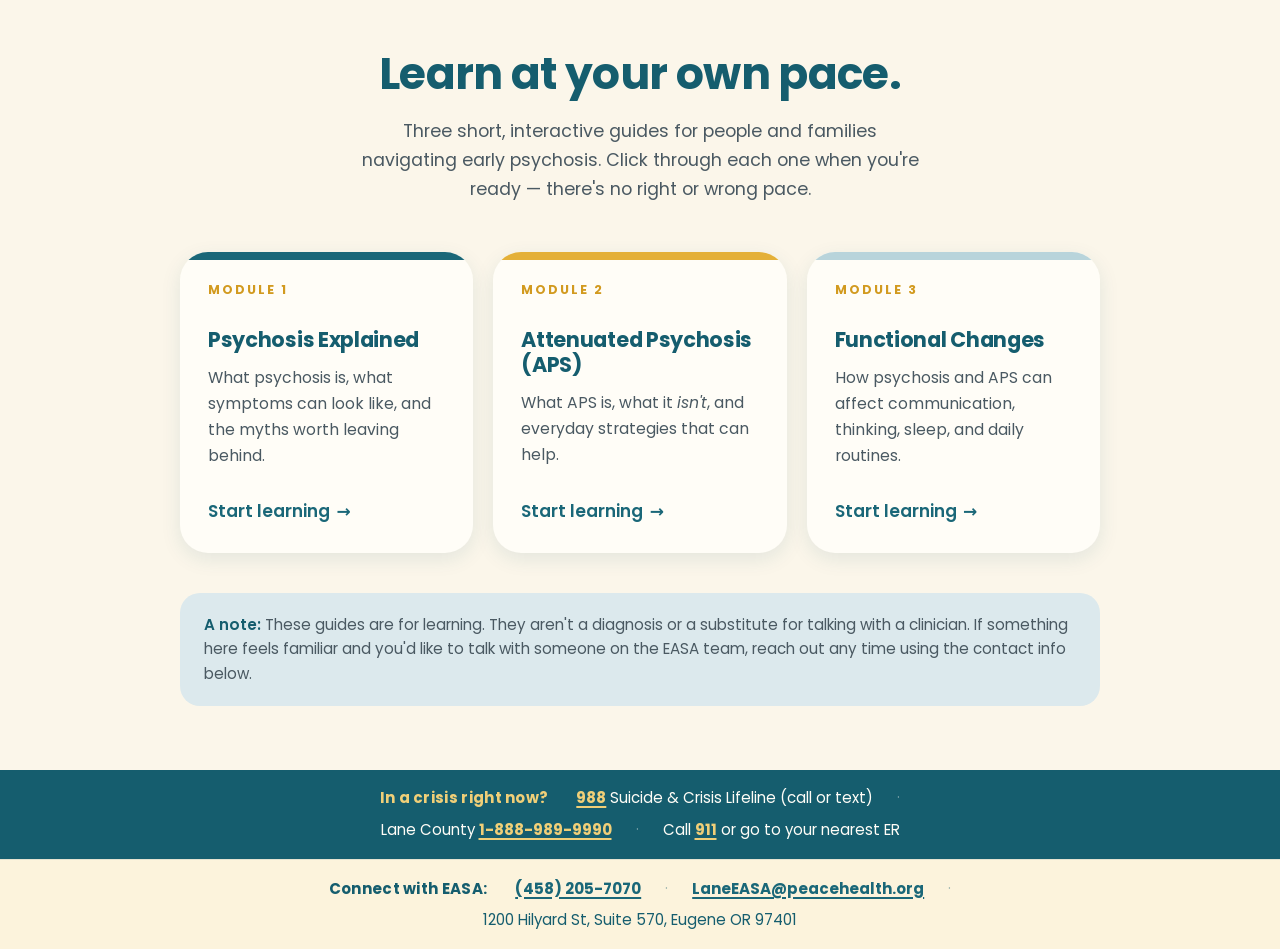
==== embed/index.html @ 4076c7cb "Add embed-optimized variant: no topbar/logo/colophon, expanded crisis + EASA contact footer" ====
<!DOCTYPE html>
<html lang="en">
<head>
  <meta charset="UTF-8" />
  <meta name="viewport" content="width=device-width, initial-scale=1" />
  <meta name="description" content="Interactive learning tools about psychosis, attenuated psychosis, and functional changes — Lane County EASA." />
  <title>Learn About Psychosis · Lane County EASA</title>

  <link rel="preconnect" href="https://fonts.googleapis.com" />
  <link rel="preconnect" href="https://fonts.gstatic.com" crossorigin />
  <link rel="stylesheet" href="https://fonts.googleapis.com/css2?family=Poppins:wght@300;400;500;600;700&display=swap" />

  <link rel="stylesheet" href="shared/styles.css" />
</head>
<body>
  <div class="page">

    <main>
      <div class="container container--wide">

        <section class="hub-hero">
          <h1>Learn at your own pace.</h1>
          <p class="hub-hero__sub">
            Three short, interactive guides for people and families navigating
            early psychosis. Click through each one when you're ready — there's
            no right or wrong pace.
          </p>
        </section>

        <section class="hub-cards" aria-label="Learning modules">

          <a class="hub-card hub-card--1" href="psychosis/">
            <span class="section-label">Module 1</span>
            <h2>Psychosis Explained</h2>
            <p class="hub-card__desc">
              What psychosis is, what symptoms can look like, and the myths
              worth leaving behind.
            </p>
            <span class="hub-card__go">Start learning</span>
          </a>

          <a class="hub-card hub-card--2" href="attenuated-psychosis/">
            <span class="section-label">Module 2</span>
            <h2>Attenuated Psychosis (APS)</h2>
            <p class="hub-card__desc">
              What APS is, what it <em>isn't</em>, and everyday strategies that
              can help.
            </p>
            <span class="hub-card__go">Start learning</span>
          </a>

          <a class="hub-card hub-card--3" href="functional-changes/">
            <span class="section-label">Module 3</span>
            <h2>Functional Changes</h2>
            <p class="hub-card__desc">
              How psychosis and APS can affect communication, thinking,
              sleep, and daily routines.
            </p>
            <span class="hub-card__go">Start learning</span>
          </a>

        </section>

        <aside class="hub-note">
          <strong>A note:</strong> These guides are for learning. They aren't
          a diagnosis or a substitute for talking with a clinician. If something
          here feels familiar and you'd like to talk with someone on the EASA
          team, reach out any time using the contact info below.
        </aside>

      </div>
    </main>

    <footer class="embed-footer" aria-label="Help and contact information">

      <div class="embed-footer__row embed-footer__row--crisis">
        <div class="container">
          <span class="embed-footer__label">In a crisis right now?</span>
          <span><a href="tel:988">988</a> Suicide &amp; Crisis Lifeline (call or text)</span>
          <span class="embed-footer__sep">·</span>
          <span>Lane County <a href="tel:18889899990">1-888-989-9990</a></span>
          <span class="embed-footer__sep">·</span>
          <span>Call <a href="tel:911">911</a> or go to your nearest ER</span>
        </div>
      </div>

      <div class="embed-footer__row embed-footer__row--contact">
        <div class="container">
          <span class="embed-footer__label">Connect with EASA:</span>
          <span><a href="tel:14582057070">(458) 205-7070</a></span>
          <span class="embed-footer__sep">·</span>
          <span><a href="mailto:LaneEASA@peacehealth.org">LaneEASA@peacehealth.org</a></span>
          <span class="embed-footer__sep">·</span>
          <span>1200 Hilyard St, Suite 570, Eugene OR 97401</span>
        </div>
      </div>

    </footer>

  </div>
</body>
</html>
---- embed/shared/styles.css ----
/* ==========================================================================
   EASA Psychoeducation v2 — EASA brand palette (teal + gold, Poppins)
   ========================================================================== */

/* Reset
   -------------------------------------------------------------------------- */
*, *::before, *::after { box-sizing: border-box; }
* { margin: 0; padding: 0; }
html, body { min-height: 100%; }
img, svg { display: block; max-width: 100%; }
button { font: inherit; color: inherit; background: none; border: 0; cursor: pointer; }
a { color: inherit; }

/* Design tokens — pulled from the EASA logo and site
   -------------------------------------------------------------------------- */
:root {
  /* Teal family — primary brand (Lane County / compass / subtitle) */
  --teal-deep:  #155d6e;
  --teal-mid:   #1a6778;
  --teal-rich:  #23808f;
  --teal-soft:  #5595a4;
  --teal-pale:  #b8d4db;
  --teal-paler: #dce9ed;

  /* Gold family — accent (EASA letterform) */
  --gold:       #e4b038;
  --gold-warm:  #d29a1f;
  --gold-soft:  #f0cf78;
  --gold-pale:  #fae9b9;
  --gold-wash:  #fcf3dc;

  /* Neutrals */
  --cream:      #fbf6ea;
  --paper:      #fdfaf1;
  --white-warm: #fffdf7;
  --text:       #1d2a33;
  --text-soft:  #4a5962;

  /* Depth */
  --shadow-sm: 0 2px 6px rgba(21, 93, 110, 0.07);
  --shadow:    0 6px 20px rgba(21, 93, 110, 0.10);
  --shadow-lg: 0 14px 40px rgba(21, 93, 110, 0.16);

  /* Shape */
  --radius-sm: 12px;
  --radius:    20px;
  --radius-lg: 28px;
  --pill:      999px;

  /* Motion */
  --ease:       cubic-bezier(0.22, 1, 0.36, 1);
  --t-fast:     160ms var(--ease);
  --t-med:      280ms var(--ease);
  --t-slow:     480ms var(--ease);

  /* Layout */
  --container:  760px;
  --container-wide: 960px;
}

/* Base typography — Poppins to match EASA site
   -------------------------------------------------------------------------- */
body {
  font-family: 'Poppins', system-ui, -apple-system, Segoe UI, Roboto, sans-serif;
  font-size: 17px;
  line-height: 1.65;
  color: var(--text);
  background: var(--cream);
  -webkit-font-smoothing: antialiased;
  -moz-osx-font-smoothing: grayscale;
  text-rendering: optimizeLegibility;
}

h1, h2, h3, h4 {
  font-family: 'Poppins', sans-serif;
  font-weight: 700;
  color: var(--teal-deep);
  letter-spacing: -0.015em;
  line-height: 1.2;
}

h1 { font-size: clamp(2rem, 4.5vw, 2.75rem); }
h2 { font-size: clamp(1.5rem, 3.2vw, 2rem); margin-bottom: 0.75rem; }
h3 { font-size: 1.25rem; margin-bottom: 0.5rem; font-weight: 600; }

p { margin-bottom: 1rem; }
p:last-child { margin-bottom: 0; }

strong { font-weight: 600; color: var(--teal-deep); }

/* Layout
   -------------------------------------------------------------------------- */
.page {
  min-height: 100vh;
  display: flex;
  flex-direction: column;
}

.container {
  width: 100%;
  max-width: var(--container);
  margin: 0 auto;
  padding: 0 1.25rem;
}

.container--wide { max-width: var(--container-wide); }

main {
  flex: 1;
  padding: 2rem 0 4rem;
}

/* Top bar
   -------------------------------------------------------------------------- */
.topbar {
  padding: 1rem 0;
  background: var(--white-warm);
  border-bottom: 1px solid rgba(21, 93, 110, 0.08);
}

.topbar__inner {
  display: flex;
  align-items: center;
  justify-content: space-between;
  gap: 1rem;
}

.topbar__brand {
  display: flex;
  align-items: center;
  gap: 0.65rem;
  font-weight: 700;
  color: var(--teal-deep);
  font-size: 0.95rem;
  letter-spacing: 0.04em;
  text-transform: uppercase;
}

/* Compass-star mark (nod to EASA logo) */
.topbar__brand::before {
  content: "";
  display: block;
  width: 26px;
  height: 26px;
  background: var(--teal-mid);
  clip-path: polygon(
    50% 0%, 55% 45%, 100% 50%, 55% 55%,
    50% 100%, 45% 55%, 0% 50%, 45% 45%
  );
  flex-shrink: 0;
}

.topbar__home {
  color: var(--teal-mid);
  font-weight: 500;
  font-size: 0.95rem;
  text-decoration: none;
  padding: 0.5rem 1rem;
  border-radius: var(--pill);
  transition: background var(--t-fast);
}

.topbar__home:hover,
.topbar__home:focus-visible { background: var(--teal-paler); }

/* Chapter header (per tool)
   -------------------------------------------------------------------------- */
.tool-title {
  text-align: center;
  margin-bottom: 2rem;
  padding-top: 1rem;
}

.tool-title h1 {
  background: var(--teal-deep);
  color: var(--gold-pale);
  display: inline-block;
  padding: 0.9rem 2rem;
  border-radius: var(--pill);
  box-shadow: var(--shadow);
  font-weight: 700;
}

.tool-title p {
  margin-top: 1rem;
  color: var(--text-soft);
  font-size: 1.05rem;
  font-weight: 400;
}

/* Progress indicator
   -------------------------------------------------------------------------- */
.progress { margin-bottom: 2rem; }

.progress__bar {
  height: 6px;
  background: var(--teal-paler);
  border-radius: var(--pill);
  overflow: hidden;
}

.progress__fill {
  height: 100%;
  background: linear-gradient(90deg, var(--teal-mid), var(--teal-rich));
  border-radius: var(--pill);
  transition: width var(--t-med);
}

.progress__label {
  display: flex;
  justify-content: space-between;
  align-items: center;
  margin-top: 0.5rem;
  font-size: 0.9rem;
  color: var(--text-soft);
  font-weight: 500;
}

/* Chapter (section)
   -------------------------------------------------------------------------- */
.chapter {
  display: none;
  animation: fade-in var(--t-med);
}

.chapter.is-active { display: block; }

@keyframes fade-in {
  from { opacity: 0; transform: translateY(6px); }
  to   { opacity: 1; transform: translateY(0); }
}

.chapter__intro {
  background: var(--teal-paler);
  border-radius: var(--radius-lg);
  padding: 1.75rem;
  margin-bottom: 1.75rem;
  font-size: 1.05rem;
  line-height: 1.65;
}

.chapter__intro--warm { background: var(--gold-wash); }

.chapter__intro--dark { background: var(--teal-deep); color: var(--white-warm); }
.chapter__intro--dark strong { color: var(--gold-soft); }

/* Chapter navigation
   -------------------------------------------------------------------------- */
.chapter-nav {
  display: flex;
  justify-content: space-between;
  align-items: center;
  gap: 1rem;
  margin-top: 3rem;
}

.btn {
  display: inline-flex;
  align-items: center;
  gap: 0.5rem;
  font-weight: 600;
  padding: 0.85rem 1.5rem;
  border-radius: var(--pill);
  transition: transform var(--t-fast), background var(--t-fast), box-shadow var(--t-fast);
  text-decoration: none;
  font-size: 1rem;
}

.btn:hover { transform: translateY(-1px); }
.btn:active { transform: translateY(0); }
.btn:disabled { opacity: 0.35; cursor: not-allowed; transform: none; }

.btn--primary {
  background: var(--teal-deep);
  color: var(--white-warm);
  box-shadow: var(--shadow);
}
.btn--primary:hover:not(:disabled) { background: var(--teal-mid); box-shadow: var(--shadow-lg); }

.btn--ghost {
  background: transparent;
  color: var(--teal-mid);
  border: 2px solid var(--teal-pale);
}
.btn--ghost:hover:not(:disabled) { border-color: var(--teal-mid); background: var(--teal-paler); }

.btn--large { padding: 1rem 1.8rem; font-size: 1.05rem; }

/* Card grids
   -------------------------------------------------------------------------- */
.card-grid {
  display: grid;
  gap: 1.25rem;
  grid-template-columns: 1fr;
}

@media (min-width: 640px) {
  .card-grid--2 { grid-template-columns: repeat(2, 1fr); }
}

/* Reveal cards (tap to expand)
   -------------------------------------------------------------------------- */
.reveal-card {
  width: 100%;
  text-align: left;
  padding: 1.5rem;
  border-radius: var(--radius-lg);
  background: var(--teal-mid);
  color: var(--white-warm);
  box-shadow: var(--shadow);
  transition: transform var(--t-fast), box-shadow var(--t-fast);
  display: flex;
  flex-direction: column;
  gap: 0.75rem;
  cursor: pointer;
  position: relative;
}

.reveal-card:hover { transform: translateY(-2px); box-shadow: var(--shadow-lg); }
.reveal-card:focus-visible { outline: 3px solid var(--gold); outline-offset: 3px; }

.reveal-card--tan { background: var(--gold); color: var(--teal-deep); }
.reveal-card--tan h3 { color: var(--teal-deep); }
.reveal-card--sage { background: var(--teal-pale); color: var(--teal-deep); }
.reveal-card--sage h3 { color: var(--teal-deep); }
.reveal-card--sage-dark { background: var(--teal-deep); color: var(--white-warm); }
.reveal-card--sage-dark h3 { color: var(--white-warm); }

.reveal-card h3 {
  color: inherit;
  font-size: 1.2rem;
  margin: 0;
  font-weight: 700;
}

.reveal-card__teaser {
  font-size: 0.98rem;
  line-height: 1.55;
  opacity: 0.92;
}

.reveal-card__toggle {
  display: inline-flex;
  align-items: center;
  gap: 0.4rem;
  font-weight: 600;
  font-size: 0.92rem;
  margin-top: 0.5rem;
  padding: 0.45rem 0.9rem;
  border-radius: var(--pill);
  background: rgba(255, 255, 255, 0.15);
  color: inherit;
  align-self: flex-start;
  transition: background var(--t-fast);
}

.reveal-card--tan .reveal-card__toggle,
.reveal-card--sage .reveal-card__toggle {
  background: rgba(21, 93, 110, 0.12);
}

.reveal-card__toggle::after {
  content: "→";
  transition: transform var(--t-fast);
  font-weight: 400;
}

.reveal-card[aria-expanded="true"] .reveal-card__toggle::after { transform: rotate(90deg); }

.reveal-card__body {
  max-height: 0;
  overflow: hidden;
  transition: max-height var(--t-med);
}

.reveal-card[aria-expanded="true"] .reveal-card__body { max-height: 800px; }

.reveal-card__body ul {
  list-style: none;
  padding: 0.5rem 0 0 0;
  display: flex;
  flex-direction: column;
  gap: 0.5rem;
}

.reveal-card__body li {
  padding-left: 1.35rem;
  position: relative;
  font-size: 0.98rem;
  line-height: 1.55;
}

.reveal-card__body li::before {
  content: "";
  position: absolute;
  left: 0;
  top: 0.7em;
  width: 6px;
  height: 6px;
  border-radius: 50%;
  background: currentColor;
  opacity: 0.7;
}

/* Flip cards
   -------------------------------------------------------------------------- */
.flip-deck {
  display: grid;
  gap: 1.25rem;
  grid-template-columns: 1fr;
}

@media (min-width: 640px) {
  .flip-deck { grid-template-columns: repeat(2, 1fr); }
}

.flip-card {
  perspective: 1200px;
  height: 280px;
  cursor: pointer;
}

.flip-card__inner {
  position: relative;
  width: 100%;
  height: 100%;
  transition: transform var(--t-slow);
  transform-style: preserve-3d;
}

.flip-card[aria-pressed="true"] .flip-card__inner { transform: rotateY(180deg); }

.flip-card__face {
  position: absolute;
  inset: 0;
  border-radius: var(--radius-lg);
  padding: 1.5rem;
  backface-visibility: hidden;
  display: flex;
  flex-direction: column;
  justify-content: center;
  box-shadow: var(--shadow);
  overflow: auto;
}

.flip-card__face--front {
  background: var(--gold);
  color: var(--teal-deep);
}

.flip-card__face--back {
  background: var(--teal-paler);
  color: var(--teal-deep);
  transform: rotateY(180deg);
}

.flip-card__label {
  font-size: 0.75rem;
  font-weight: 700;
  letter-spacing: 0.14em;
  text-transform: uppercase;
  margin-bottom: 0.5rem;
  opacity: 0.7;
}

.flip-card__text {
  font-size: 1rem;
  line-height: 1.5;
  font-weight: 500;
}

.flip-card__hint {
  margin-top: auto;
  font-size: 0.8rem;
  opacity: 0.7;
  font-weight: 500;
}

.flip-card:hover .flip-card__face { box-shadow: var(--shadow-lg); }
.flip-card:focus-visible { outline: 3px solid var(--teal-deep); outline-offset: 4px; border-radius: var(--radius-lg); }

.flip-card__myth-recap {
  margin-bottom: 0.9rem;
  padding-bottom: 0.85rem;
  border-bottom: 1px solid rgba(21, 93, 110, 0.22);
  font-size: 0.88rem;
  line-height: 1.4;
}

.flip-card__myth-recap-label {
  display: block;
  font-weight: 700;
  font-size: 0.7rem;
  letter-spacing: 0.14em;
  text-transform: uppercase;
  margin-bottom: 0.2rem;
  opacity: 0.65;
}

.flip-card__myth-recap-text {
  font-style: italic;
  opacity: 0.85;
}

/* Pill chips
   -------------------------------------------------------------------------- */
.pill-grid {
  display: grid;
  gap: 0.75rem;
  grid-template-columns: 1fr;
  margin: 1.25rem 0;
}

@media (min-width: 560px) {
  .pill-grid { grid-template-columns: repeat(2, 1fr); }
}

.pill {
  background: var(--teal-mid);
  color: var(--white-warm);
  padding: 0.85rem 1.2rem;
  border-radius: var(--pill);
  text-align: center;
  font-weight: 500;
  font-size: 0.98rem;
  box-shadow: var(--shadow-sm);
  line-height: 1.35;
}

.pill--sage { background: var(--teal-pale); color: var(--teal-deep); }
.pill--tan  { background: var(--gold); color: var(--teal-deep); }

/* Callouts
   -------------------------------------------------------------------------- */
.callout-stack {
  display: flex;
  flex-direction: column;
  gap: 0.85rem;
  margin: 1.25rem 0;
}

.callout {
  background: var(--gold-soft);
  color: var(--teal-deep);
  padding: 1.1rem 1.5rem;
  border-radius: var(--pill);
  text-align: center;
  font-weight: 600;
  font-size: 1.02rem;
  box-shadow: var(--shadow-sm);
  line-height: 1.4;
}

@media (max-width: 480px) {
  .callout { border-radius: var(--radius); text-align: left; }
}

/* End-of-tool CTA
   -------------------------------------------------------------------------- */
.end-cta {
  background: var(--teal-deep);
  color: var(--white-warm);
  padding: 2rem;
  border-radius: var(--radius-lg);
  text-align: center;
  margin-top: 1.5rem;
}

.end-cta h2 { color: var(--white-warm); margin-bottom: 0.75rem; }
.end-cta p { opacity: 0.92; margin-bottom: 1.5rem; }

.end-cta .btn--primary {
  background: var(--gold);
  color: var(--teal-deep);
}
.end-cta .btn--primary:hover { background: var(--gold-soft); }

/* Hub page
   -------------------------------------------------------------------------- */
.hub-hero {
  text-align: center;
  margin-bottom: 3rem;
  padding-top: 1rem;
}

.hub-logo {
  max-width: 260px;
  margin: 0 auto 1.5rem;
}

.hub-hero h1 { margin-bottom: 1rem; }

.hub-hero__sub {
  color: var(--text-soft);
  font-size: 1.1rem;
  max-width: 560px;
  margin: 0 auto;
}

.hub-cards {
  display: grid;
  gap: 1.25rem;
  grid-template-columns: 1fr;
}

@media (min-width: 760px) {
  .hub-cards { grid-template-columns: repeat(3, 1fr); }
}

.hub-card {
  display: flex;
  flex-direction: column;
  background: var(--white-warm);
  padding: 1.75rem;
  border-radius: var(--radius-lg);
  box-shadow: var(--shadow);
  transition: transform var(--t-fast), box-shadow var(--t-fast);
  text-decoration: none;
  color: inherit;
  gap: 0.75rem;
  position: relative;
  overflow: hidden;
  min-height: 220px;
}

.hub-card::before {
  content: "";
  position: absolute;
  top: 0; left: 0; right: 0;
  height: 8px;
  background: var(--teal-mid);
}
.hub-card--1::before { background: var(--teal-mid); }
.hub-card--2::before { background: var(--gold); }
.hub-card--3::before { background: var(--teal-pale); }

.hub-card:hover { transform: translateY(-3px); box-shadow: var(--shadow-lg); }

.hub-card h2 { font-size: 1.3rem; margin: 0.5rem 0 0 0; font-weight: 700; }

.hub-card__desc { flex: 1; color: var(--text-soft); font-size: 0.98rem; }

.hub-card__go {
  font-weight: 600;
  color: var(--teal-mid);
  display: inline-flex;
  align-items: center;
  gap: 0.4rem;
}

.hub-card__go::after { content: "→"; transition: transform var(--t-fast); }
.hub-card:hover .hub-card__go::after { transform: translateX(4px); }

.hub-note {
  margin-top: 2.5rem;
  padding: 1.25rem 1.5rem;
  background: var(--teal-paler);
  border-radius: var(--radius);
  color: var(--text-soft);
  font-size: 0.95rem;
  line-height: 1.6;
}

/* Embed footer — two stacked rows: crisis (top) + EASA contact (bottom)
   -------------------------------------------------------------------------- */
.embed-footer { margin-top: auto; }

.embed-footer__row {
  padding: 1.1rem 0;
  font-size: 0.94rem;
  line-height: 1.5;
}

.embed-footer__row .container {
  display: flex;
  flex-wrap: wrap;
  gap: 0.55rem 1.5rem;
  align-items: center;
  justify-content: center;
  text-align: center;
}

.embed-footer__row--crisis {
  background: var(--teal-deep);
  color: var(--white-warm);
}

.embed-footer__row--crisis a {
  color: var(--gold-soft);
  font-weight: 700;
  text-decoration: underline;
  text-underline-offset: 3px;
  text-decoration-thickness: 2px;
}

.embed-footer__row--crisis a:hover { color: var(--gold-pale); }

.embed-footer__row--contact {
  background: var(--gold-wash);
  color: var(--teal-deep);
  border-top: 1px solid rgba(21, 93, 110, 0.1);
}

.embed-footer__row--contact a {
  color: var(--teal-mid);
  font-weight: 700;
  text-decoration: underline;
  text-underline-offset: 3px;
  text-decoration-thickness: 2px;
}

.embed-footer__row--contact a:hover { color: var(--teal-deep); }

.embed-footer__label {
  font-weight: 700;
  letter-spacing: 0.02em;
  margin-right: 0.25rem;
}

.embed-footer__row--crisis .embed-footer__label { color: var(--gold-soft); }
.embed-footer__row--contact .embed-footer__label { color: var(--teal-deep); }

.embed-footer__sep {
  opacity: 0.4;
  display: none;
}

@media (min-width: 760px) {
  .embed-footer__sep { display: inline; }
}

/* Colophon
   -------------------------------------------------------------------------- */
.colophon {
  padding: 1.25rem 0;
  background: var(--paper);
  border-top: 1px solid rgba(21, 93, 110, 0.08);
  text-align: center;
  font-size: 0.85rem;
  color: var(--text-soft);
}

.colophon a {
  color: var(--teal-mid);
  text-decoration: none;
  font-weight: 500;
}

.colophon a:hover { text-decoration: underline; }

/* Section labels
   -------------------------------------------------------------------------- */
.section-label {
  font-size: 0.78rem;
  font-weight: 700;
  color: var(--gold-warm);
  letter-spacing: 0.16em;
  text-transform: uppercase;
  margin-bottom: 0.5rem;
}

/* Concept split (positive vs negative)
   -------------------------------------------------------------------------- */
.concept-split {
  display: grid;
  gap: 1rem;
  grid-template-columns: 1fr;
  margin: 1.5rem 0;
}

@media (min-width: 560px) {
  .concept-split { grid-template-columns: repeat(2, 1fr); }
}

.concept-split__col {
  padding: 1.25rem;
  border-radius: var(--radius);
  text-align: center;
}

.concept-split__col--added {
  background: var(--gold-soft);
  color: var(--teal-deep);
}

.concept-split__col--taken {
  background: var(--teal-pale);
  color: var(--teal-deep);
}

.concept-split__col .label {
  font-size: 0.75rem;
  font-weight: 700;
  letter-spacing: 0.14em;
  text-transform: uppercase;
  margin-bottom: 0.5rem;
  opacity: 0.7;
}

.concept-split__col .term { font-size: 1.15rem; font-weight: 700; margin-bottom: 0.25rem; }

.concept-split__col .desc { font-size: 0.92rem; line-height: 1.45; }

/* Reduced motion
   -------------------------------------------------------------------------- */
@media (prefers-reduced-motion: reduce) {
  *, *::before, *::after {
    animation-duration: 0.01ms !important;
    transition-duration: 0.01ms !important;
    scroll-behavior: auto !important;
  }
  .flip-card__inner { transition: none; }
}

/* Focus ring
   -------------------------------------------------------------------------- */
:focus-visible {
  outline: 3px solid var(--teal-mid);
  outline-offset: 3px;
  border-radius: 4px;
}

/* Screen reader only
   -------------------------------------------------------------------------- */
.sr-only {
  position: absolute !important;
  width: 1px; height: 1px;
  padding: 0; margin: -1px;
  overflow: hidden; clip: rect(0,0,0,0);
  white-space: nowrap; border: 0;
}


/* Site footer (crisis + EASA contact, 3-column)
   -------------------------------------------------------------------------- */
.site-footer {
  background: var(--teal-deep);
  color: var(--white-warm);
  padding: 2.75rem 0;
  margin-top: auto;
}

.site-footer__grid {
  display: grid;
  gap: 1.75rem;
  grid-template-columns: 1fr;
}

@media (min-width: 720px) {
  .site-footer__grid {
    grid-template-columns: repeat(3, 1fr);
    gap: 2.5rem;
  }
}

.site-footer__col {
  font-size: 0.95rem;
  line-height: 1.65;
}

.site-footer__col p { margin: 0; }

.site-footer__label {
  display: block;
  font-weight: 700;
  color: var(--gold-soft);
  letter-spacing: 0.12em;
  text-transform: uppercase;
  font-size: 0.76rem;
  margin-bottom: 0.65rem;
}

.site-footer a {
  color: var(--white-warm);
  text-decoration: underline;
  text-underline-offset: 3px;
  text-decoration-thickness: 2px;
  font-weight: 500;
}

.site-footer a:hover { color: var(--gold-soft); }

.site-footer__col strong {
  color: var(--white-warm);
  font-weight: 600;
  display: inline-block;
  margin-top: 0.15rem;
}


/* Tool-page back link (navigates to hub within iframe)
   -------------------------------------------------------------------------- */
.tool-back {
  display: inline-flex;
  align-items: center;
  gap: 0.35rem;
  color: var(--teal-mid);
  text-decoration: none;
  font-weight: 500;
  font-size: 0.9rem;
  margin-bottom: 1rem;
  padding: 0.45rem 0.95rem 0.45rem 0.75rem;
  border-radius: var(--pill);
  background: transparent;
  transition: background var(--t-fast), color var(--t-fast);
}
.tool-back:hover,
.tool-back:focus-visible {
  background: var(--teal-paler);
  color: var(--teal-deep);
}
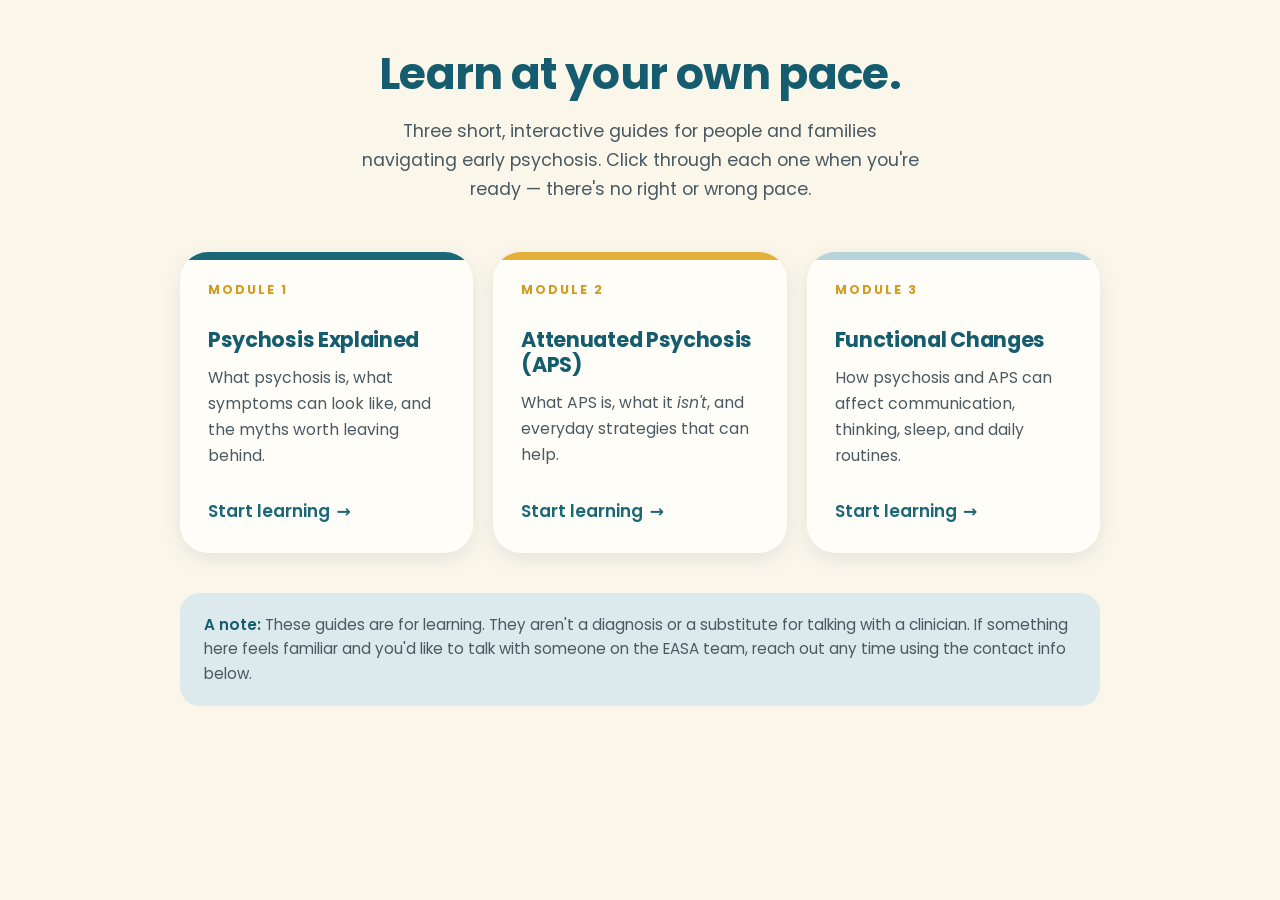
==== commit 5952506e: "Embed: remove crisis/contact footer (deferred to EASA site footer); restore Contact EASA CTA on each" ====
--- a/embed/index.html
+++ b/embed/index.html
@@ -71,32 +71,6 @@
       </div>
     </main>
 
-    <footer class="embed-footer" aria-label="Help and contact information">
-
-      <div class="embed-footer__row embed-footer__row--crisis">
-        <div class="container">
-          <span class="embed-footer__label">In a crisis right now?</span>
-          <span><a href="tel:988">988</a> Suicide &amp; Crisis Lifeline (call or text)</span>
-          <span class="embed-footer__sep">·</span>
-          <span>Lane County <a href="tel:18889899990">1-888-989-9990</a></span>
-          <span class="embed-footer__sep">·</span>
-          <span>Call <a href="tel:911">911</a> or go to your nearest ER</span>
-        </div>
-      </div>
-
-      <div class="embed-footer__row embed-footer__row--contact">
-        <div class="container">
-          <span class="embed-footer__label">Connect with EASA:</span>
-          <span><a href="tel:14582057070">(458) 205-7070</a></span>
-          <span class="embed-footer__sep">·</span>
-          <span><a href="mailto:LaneEASA@peacehealth.org">LaneEASA@peacehealth.org</a></span>
-          <span class="embed-footer__sep">·</span>
-          <span>1200 Hilyard St, Suite 570, Eugene OR 97401</span>
-        </div>
-      </div>
-
-    </footer>
-
   </div>
 </body>
 </html>
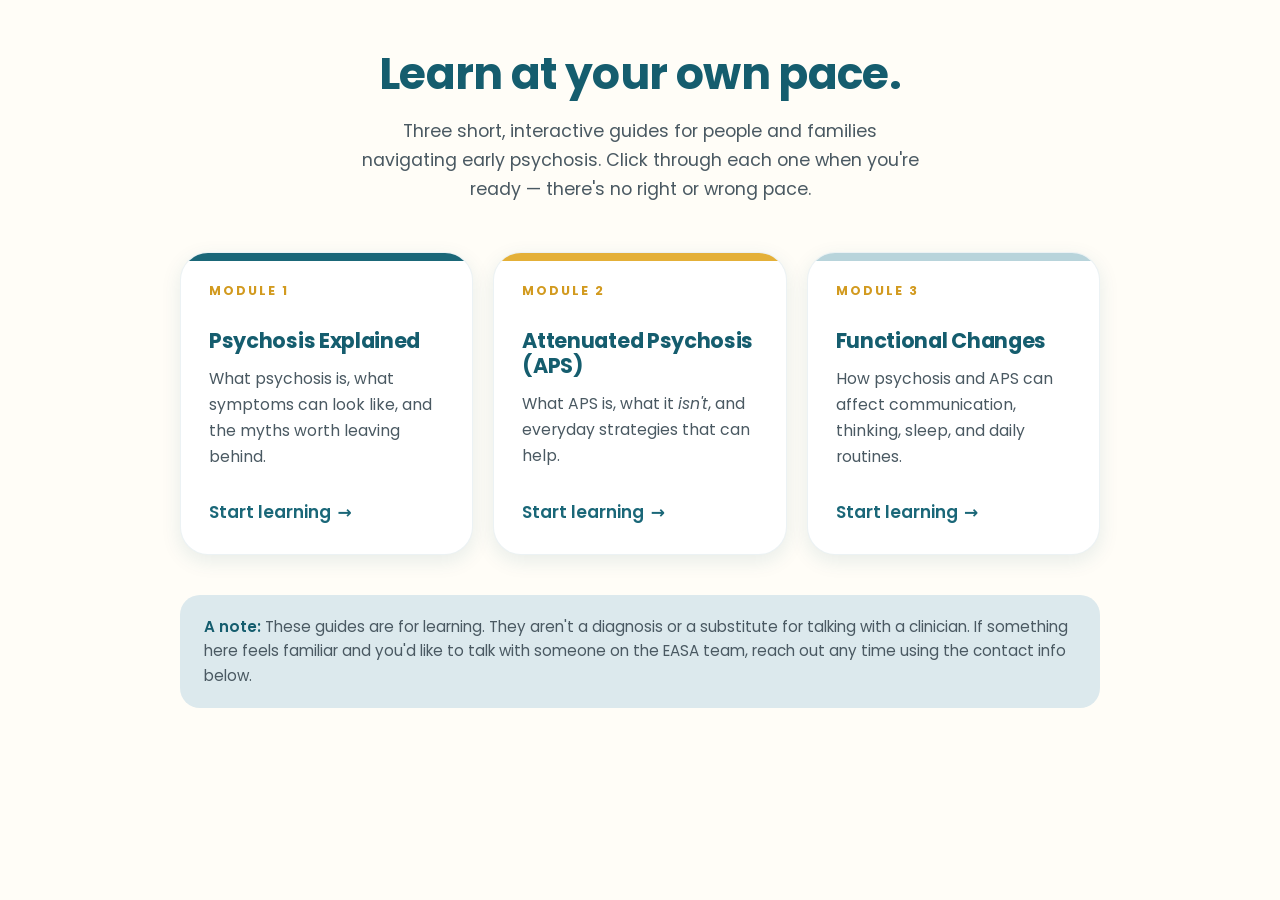
==== commit 34d922db: "Embed: cache-bust CSS/JS refs to v=4 so browsers fetch latest assets" ====
--- a/embed/index.html
+++ b/embed/index.html
@@ -10,7 +10,7 @@
   <link rel="preconnect" href="https://fonts.gstatic.com" crossorigin />
   <link rel="stylesheet" href="https://fonts.googleapis.com/css2?family=Poppins:wght@300;400;500;600;700&display=swap" />
 
-  <link rel="stylesheet" href="shared/styles.css" />
+  <link rel="stylesheet" href="shared/styles.css?v=4" />
 </head>
 <body>
   <div class="page">
--- a/embed/shared/styles.css
+++ b/embed/shared/styles.css
@@ -65,7 +65,7 @@
   font-size: 17px;
   line-height: 1.65;
   color: var(--text);
-  background: var(--cream);
+  background: #fffdf7; /* LIGHTEST 1 — matches EASA Squarespace section bg */
   -webkit-font-smoothing: antialiased;
   -moz-osx-font-smoothing: grayscale;
   text-rendering: optimizeLegibility;
@@ -610,10 +610,11 @@
 .hub-card {
   display: flex;
   flex-direction: column;
-  background: var(--white-warm);
+  background: #ffffff; /* pure white pops gently against the LIGHTEST 1 body */
   padding: 1.75rem;
   border-radius: var(--radius-lg);
   box-shadow: var(--shadow);
+  border: 1px solid rgba(21, 93, 110, 0.08);
   transition: transform var(--t-fast), box-shadow var(--t-fast);
   text-decoration: none;
   color: inherit;
